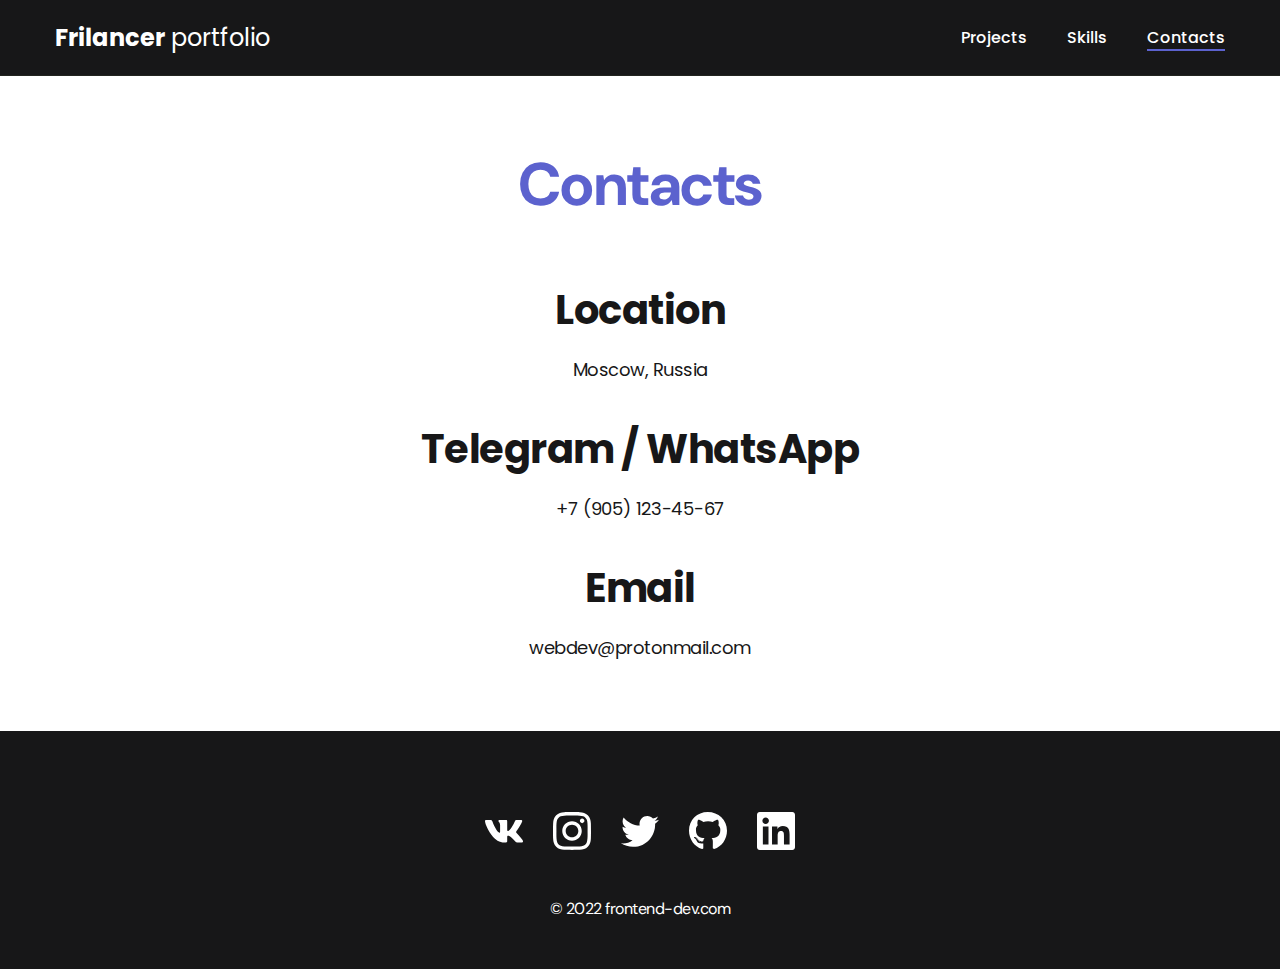
==== contacts.html @ 48b36e2a "Добавлена страница «contacts.html»" ====
<!DOCTYPE html>
<html lang="en">
  <head>
    <meta charset="UTF-8" />
    <meta http-equiv="X-UA-Compatible" content="IE=edge" />
    <meta name="viewport" content="width=device-width, initial-scale=1.0" />
    <title>Freelancer portfolio</title>
    <link rel="stylesheet" href="./css/main.css" />
  </head>
  <body>
    <nav class="nav">
      <div class="container">
        <div class="nav-row">
          <a href="./index.html" class="logo">
            <strong>Frilancer</strong> portfolio</a
          >
          <ul class="nav-list">
            <li class="nav-list__item">
              <a href="./projects.html" class="nav-list__link">Projects</a>
            </li>
            <li class="nav-list__item">
              <a href="./skills.html" class="nav-list__link">Skills</a>
            </li>
            <li class="nav-list__item">
              <a
                href="./contacts.html"
                class="nav-list__link nav-list__link--active"
                >Contacts</a
              >
            </li>
          </ul>
        </div>
      </div>
    </nav>

    <main class="section">
      <div class="container">
        <h1 class="title-1">Contacts</h1>
        <ul class="content-list">
          <li class="content-list__item">
            <h2 class="title-2">Location</h2>
            <p>
              Moscow, Russia
            </p>
          </li>
          <li class="content-list__item">
            <h2 class="title-2">Telegram / WhatsApp</h2>
            <p>+7 (905) 123-45-67</p>
          </li>
          <li class="content-list__item">
            <h2 class="title-2">Email</h2>
            <p>webdev@protonmail.com</p>
          </li>
        </ul>
      </div>
    </main>

    <footer class="footer">
      <div class="container">
        <div class="footer__wrapper">
          <ul class="social">
            <li class="social__item">
              <a href="#!"><img src="./img/icons/vk.svg" alt="Link" /></a>
            </li>
            <li class="social__item">
              <a href="#!">
                <img src="./img/icons/instagram.svg" alt="Link"
              /></a>
            </li>
            <li class="social__item">
              <a href="#!"><img src="./img/icons/twitter.svg" alt="Link" /></a>
            </li>
            <li class="social__item">
              <a href="#!"><img src="./img/icons/gitHub.svg" alt="Link" /></a>
            </li>
            <li class="social__item">
              <a href="#!"><img src="./img/icons/linkedIn.svg" alt="Link" /></a>
            </li>
          </ul>
          <div class="copyright">
            <p>© 2022 frontend-dev.com</p>
          </div>
        </div>
      </div>
    </footer>

    <script src="./js/main.js"></script>
  </body>
</html>
---- css/main.css ----
@import "./reset.css";
@import url("https://fonts.googleapis.com/css2?family=DM+Sans:ital,wght@0,400;0,500;0,700;1,700&family=Poppins:ital,wght@0,400;0,500;0,600;0,700;1,600;1,700&display=swap");

/* font-family: 'DM Sans', sans-serif;
font-family: 'Poppins', sans-serif; 
*/

/* * {
    border: 1px solid red;
} */

:root {
  --black: #171718;
  --black-border: #22241f;
  --white: #fff;
  --purple: #5c62ce;

  --text-color: var(--black);

  --dark-bg: var(--black);
  --dark-border: var(--black-border);
  --header-text: var(--white);
  --accent: var(--purple);
}

html,
body {
  font-family: "DM Sans", sans-serif;
  letter-spacing: -0.5px;
  color: var(--text-color);
}


/* General */

.container {
  margin: 0 auto;
  padding: 0px 15px;
  max-width: 1200px;
}

.none {
  display: none !important;
}

.section {
  padding: 70px 0px;
}

.title-1 {
  color: var(--accent);
  margin-bottom: 60px;
  font-size: 60px;
  font-weight: 700;
  line-height: 1.3;
  text-align: center;
  font-family: "DM Sans", sans-serif;
}

.title-2 {
  margin-bottom: 20px;
  font-size: 40px;
  /* text-align: center;
  color: var(--dark-bg);
  font-family: 'DM Sans', sans-serif; */
  font-weight: 700;
  line-height: 1.3;
}

/* Nav */

.nav {
  padding: 20px 0px;
  border-bottom: 1px solid var(--dark-border);
  background-color: var(--dark-bg);
  color: var(--header-text);
  letter-spacing: normal;
}

.nav-row {
  display: flex;
  justify-content: space-between;
  align-items: center;
  column-gap: 30px;
  row-gap: 20px;
  flex-wrap: wrap;
}

.logo {
  color: var(--header-text);
  font-size: 24px;
  font-family: "Poppins", sans-serif;
  letter-spacing: normal;
}

.logo strong {
  font-weight: 700;
}

.nav-list {
  display: flex;
  align-items: center;
  column-gap: 40px;
  font-size: 16px;
  font-weight: 500;
  font-family: "Poppins", sans-serif;
}

/* .nav-list__item {

} */

.nav-list__link {
  color: var(--header-text);
  transition: opacity 0.2s ease-in;
}

.nav-list__link--active {
  position: relative;
}

.nav-list__link:hover {
  opacity: 0.8;
}

.nav-list__link--active::before {
  content: "";
  position: absolute;
  left: 0px;
  top: 100%;

  display: block;
  height: 2px;
  width: 100%;
  background-color: var(--accent);
}

/* Header */

.header {
  display: flex;
  justify-content: center;
  align-items: center;
  text-align: center;
  padding: 40px 0px;
  min-height: 695px;
  background-color: var(--dark-bg);
  background-image: url("./../img/header-bg.png");
  background-repeat: no-repeat;
  background-size: auto;
  background-position: center;
  color: var(--header-text);
}

.header__wrapper {
  padding: 0px 15px;
  max-width: 660px;
}

.header__title {
  margin-bottom: 20px;
  font-size: 40px;
  font-weight: 700;
  font-family: "DM Sans", sans-serif;
  line-height: 1.4;
}

.header__title strong {
  font-size: 60px;
  font-weight: 700;
}

.header__title em {
  font-style: normal;
  color: var(--accent);
  font-weight: 600;
}

.header__text {
  font-size: 18px;
  line-height: 1.333;
  margin-bottom: 40px;
}

.header__text p + p {
  margin-top: 0.5em;
}

/* Btn */

.btn {
  display: inline-block;
  padding: 12px 28px;
  height: 48px;
  border-radius: 5px;
  background-color: var(--accent);
  color: var(--white);
  letter-spacing: 0.15px;
  font-size: 16px;
  font-weight: 500;

  transition: opacity 0.2s ease-in;
}

.btn:hover {
  opacity: 0.8;
}

.btn:active {
  position: relative;
  top: 1px;
}

/* Btn outline */

.btn-outline {
  display: flex;
  column-gap: 10px;
  align-items: center;
  height: 48px;
  padding: 12px 20px;
  border-radius: 5px;
  border: 1px solid var(--dark-border);
  color: var(--black);

  transition: opacity 0.2s ease-in;  
}

.btn-outline:hover {
  opacity: 0.8;
}

.btn-outline:active {
  position: relative;
  top: 1px;
}


/* Projects */

.projects {
  display: flex;
  flex-wrap: wrap;
  column-gap: 30px;
  row-gap: 30px;
}

.project {
  min-width: 370px;
  background-color: var(--white);
  box-shadow: 0px 5px 35px rgba(0, 0, 0, 0.25);
  border-radius: 10px;
}

.project__img {
  border-radius: 10px 10px 0px 0px;
}

.project__title {
  padding: 15px 20px 25px;
  font-size: 24px;
  line-height: 1.3;
  font-weight: 700;
  font-family: "DM Sans", sans-serif;
  color: var(--text-color);
}

/* Project details */

.project-details {
  margin: 0px auto;
  max-width: 865px;

  display: flex;
  flex-direction: column;
  align-items: center;
}

.project-details__desc {
  margin-bottom: 30px;
  font-weight: 700;
  font-size: 24px;
  line-height: 1.3;
  text-align: center;
}

/* .project-detail {

} */

.project-detail__cover {
  max-width: 100%;
  margin-bottom: 40px;
  box-shadow: 0px 5px 35px rgba(0, 0, 0, 0.25);
  border-radius: 10px;
}

/* Content list */

.content-list {
  margin: 0px auto;
  max-width: 570px;
  display: flex;
  flex-direction: column;
  align-items: center;
  row-gap: 40px;
  text-align: center;
}

.content-list__item {
  text-align: center;
  font-family: 'Poppins', sans-serif; 
  font-size: 18px;
  line-height: 1.5;
}

.content-list__item p + p {
  margin-top: 0.5em;
}

/* Footer */

.footer {
  padding: 60px 0px 50px;
  background-color: var(--dark-bg);
  color: var(--header-text);
}

.footer__wrapper {
  display: flex;
  flex-direction: column;
  align-items: center;
  row-gap: 27px;
}

.social {
  display: flex;
  column-gap: 30px;
  /* justify-content: center; */
  align-items: center;
  min-height: 80px;
}

/* .social__item {} */

.copyright {
  font-size: 16px;
}

.copyright p + p {
  margin-top: 0.5em;
}
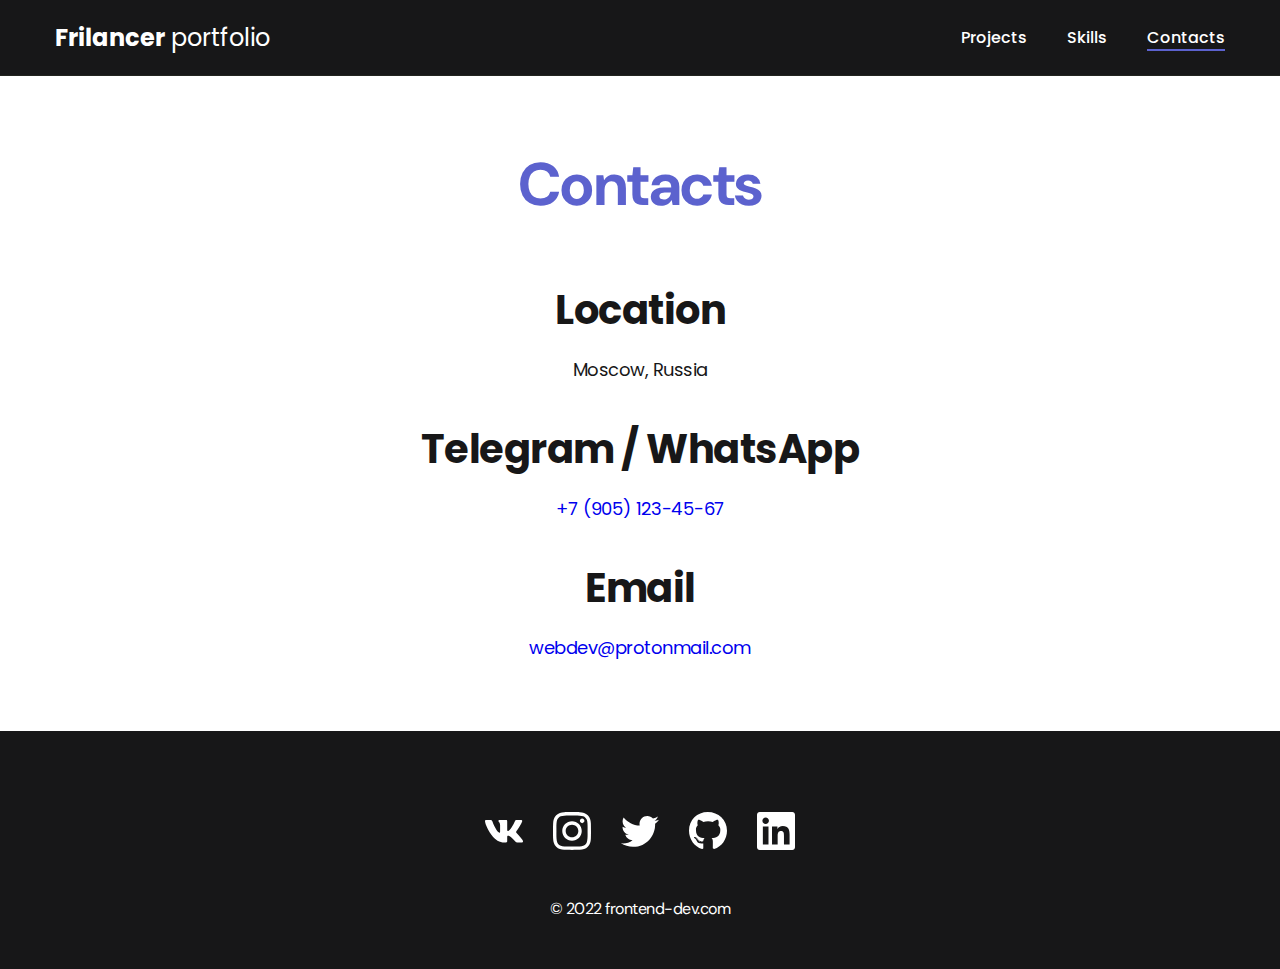
==== commit d8b29851: "Созданы ссылки на mail и телефон." ====
--- a/contacts.html
+++ b/contacts.html
@@ -16,7 +16,7 @@
           >
           <ul class="nav-list">
             <li class="nav-list__item">
-              <a href="./projects.html" class="nav-list__link">Projects</a>
+              <a href="./index.html" class="nav-list__link">Projects</a>
             </li>
             <li class="nav-list__item">
               <a href="./skills.html" class="nav-list__link">Skills</a>
@@ -39,17 +39,15 @@
         <ul class="content-list">
           <li class="content-list__item">
             <h2 class="title-2">Location</h2>
-            <p>
-              Moscow, Russia
-            </p>
+            <p>Moscow, Russia</p>
           </li>
           <li class="content-list__item">
             <h2 class="title-2">Telegram / WhatsApp</h2>
-            <p>+7 (905) 123-45-67</p>
+            <p><a href="tel:+79051234567">+7 (905) 123-45-67</a></p>
           </li>
           <li class="content-list__item">
             <h2 class="title-2">Email</h2>
-            <p>webdev@protonmail.com</p>
+            <p><a href="mailto:webdev@protonmail.com">webdev@protonmail.com</a></p>
           </li>
         </ul>
       </div>
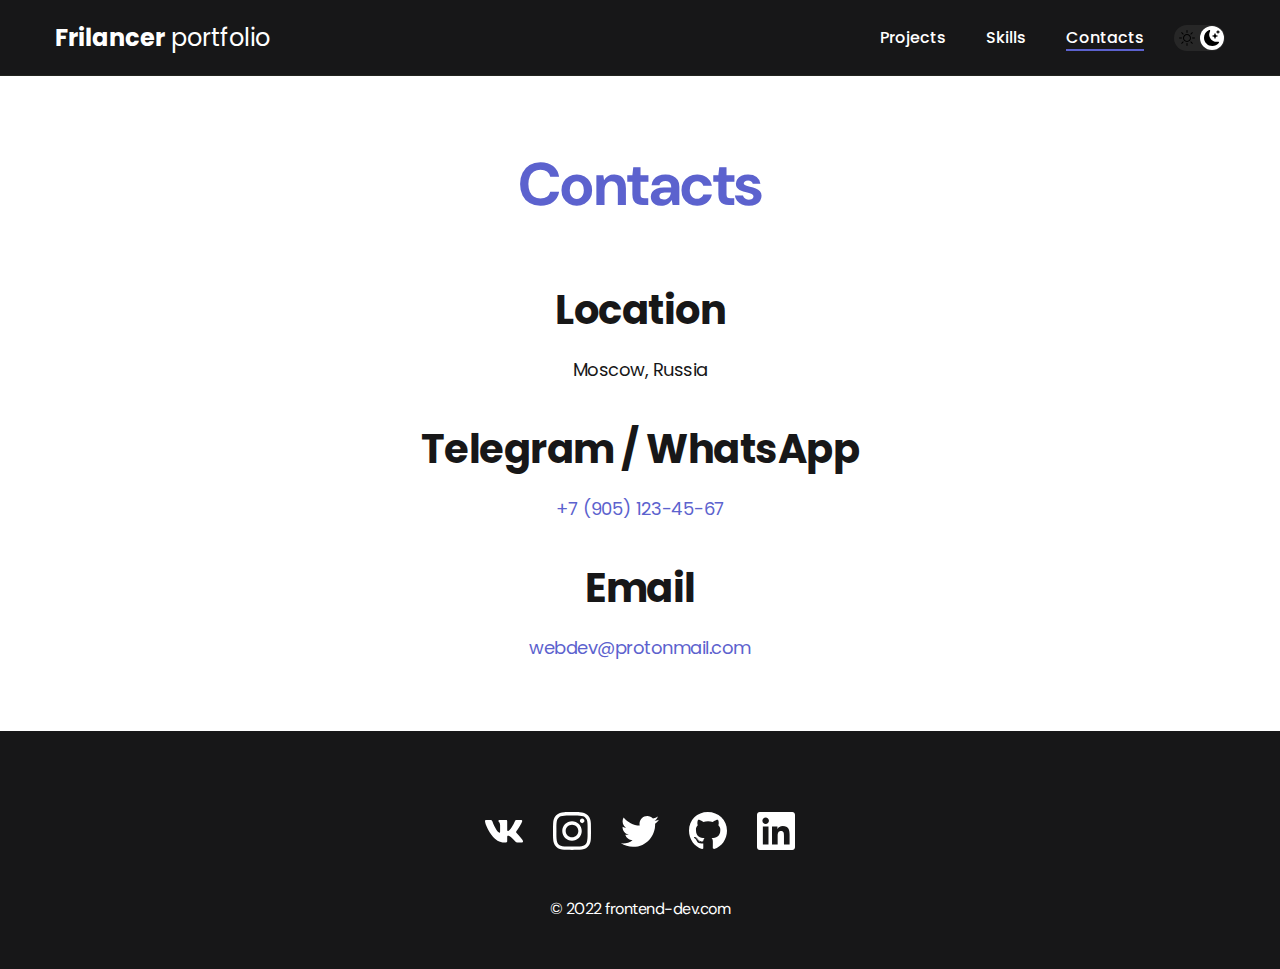
==== commit 2a21644e: "Добавление переключателя тёмной темы." ====
--- a/contacts.html
+++ b/contacts.html
@@ -14,6 +14,12 @@
           <a href="./index.html" class="logo">
             <strong>Frilancer</strong> portfolio</a
           >
+
+          <button class="dark-mode-btn dark-mode-btn--active">
+            <img src="./img/icons/sun.svg" alt="Light mode" class="dark-mode-btn__icon">
+            <img src="./img/icons/moon.svg" alt="Dark mode" class="dark-mode-btn__icon">
+          </button>
+          
           <ul class="nav-list">
             <li class="nav-list__item">
               <a href="./index.html" class="nav-list__link">Projects</a>
--- a/css/main.css
+++ b/css/main.css
@@ -28,8 +28,10 @@
   font-family: "DM Sans", sans-serif;
   letter-spacing: -0.5px;
   color: var(--text-color);
-}
-
+  height: 100%;
+  display: flex;
+  flex-direction: column;
+}
 
 /* General */
 
@@ -79,7 +81,7 @@
 
 .nav-row {
   display: flex;
-  justify-content: space-between;
+  justify-content: flex-end;
   align-items: center;
   column-gap: 30px;
   row-gap: 20px;
@@ -87,6 +89,7 @@
 }
 
 .logo {
+  margin-right: auto;
   color: var(--header-text);
   font-size: 24px;
   font-family: "Poppins", sans-serif;
@@ -99,8 +102,10 @@
 
 .nav-list {
   display: flex;
+  flex-wrap: wrap;
   align-items: center;
   column-gap: 40px;
+  row-gap: 10px;
   font-size: 16px;
   font-weight: 500;
   font-family: "Poppins", sans-serif;
@@ -134,6 +139,44 @@
   width: 100%;
   background-color: var(--accent);
 }
+
+/* Dark mode button */
+
+.dark-mode-btn {
+  order: 9;
+  position: relative;
+  display: flex;
+  justify-content: space-between;
+  width: 51px;
+  height: 26px;
+  padding: 5px;
+  border-radius: 50px;
+  background-color: #272727;
+}
+
+.dark-mode-btn::before {
+  content: "";
+  position: absolute;
+  top: 1px;
+  left: 1px;
+  display: block;
+  width: 24px;
+  height: 24px;
+  border-radius: 50%;
+  background-color: var(--white);
+
+  transition: left 0.2s ease-in;
+}
+
+.dark-mode-btn__icon {
+  position: relative;
+  z-index: 9;
+}
+
+.dark-mode-btn--active::before {
+  left: 26px;
+}
+
 
 /* Header */
 
@@ -223,7 +266,7 @@
   border: 1px solid var(--dark-border);
   color: var(--black);
 
-  transition: opacity 0.2s ease-in;  
+  transition: opacity 0.2s ease-in;
 }
 
 .btn-outline:hover {
@@ -235,11 +278,11 @@
   top: 1px;
 }
 
-
 /* Projects */
 
 .projects {
   display: flex;
+  justify-content: center;
   flex-wrap: wrap;
   column-gap: 30px;
   row-gap: 30px;
@@ -307,9 +350,13 @@
   text-align: center;
 }
 
+.content-list a {
+  color: var(--accent);
+}
+
 .content-list__item {
   text-align: center;
-  font-family: 'Poppins', sans-serif; 
+  font-family: "Poppins", sans-serif;
   font-size: 18px;
   line-height: 1.5;
 }
@@ -321,6 +368,7 @@
 /* Footer */
 
 .footer {
+  margin-top: auto;
   padding: 60px 0px 50px;
   background-color: var(--dark-bg);
   color: var(--header-text);
@@ -351,4 +399,80 @@
   margin-top: 0.5em;
 }
 
-
+@media (max-width: 620px) {
+  .header {
+    min-height: unset;
+  }
+
+  .header__title {
+    font-size: 30px;
+  }
+  .header__title strong {
+    font-size: 40px;
+  }
+
+  .section {
+    padding: 40px 0;
+  }
+
+  .title-1 {
+    margin-bottom: 30px;
+    font-size: 40px;
+  }
+
+  .title-2 {
+    margin-bottom: 10px;
+    font-size: 30px;
+  }
+
+  .nav-row {
+    justify-content: space-between;
+  }
+
+  .dark-mode-btn {
+    order: 0;
+  }
+  
+  .content-list {
+    row-gap: 30px;
+  }
+
+  .content-list__item {
+    font-size: 16px;
+  }
+
+  .project__title {
+    font-size: 20px;
+  }
+
+  .project-details__desc {
+    margin-bottom: 20px;
+    font-size: 22px;
+  }
+
+  .footer {
+    padding: 40px 0 0px;
+  }
+
+  .footer__wrapper {
+    row-gap: 20px;
+  }
+
+  .social__item {
+    width: 28px;
+  }
+
+  .social {
+    column-gap: 20px;
+  }
+}
+
+/* @media (max-width: 380px) {
+
+  .header__title {
+    font-size: 20px;
+  }
+  .header__title strong {
+    font-size: 30px;
+  }
+} */
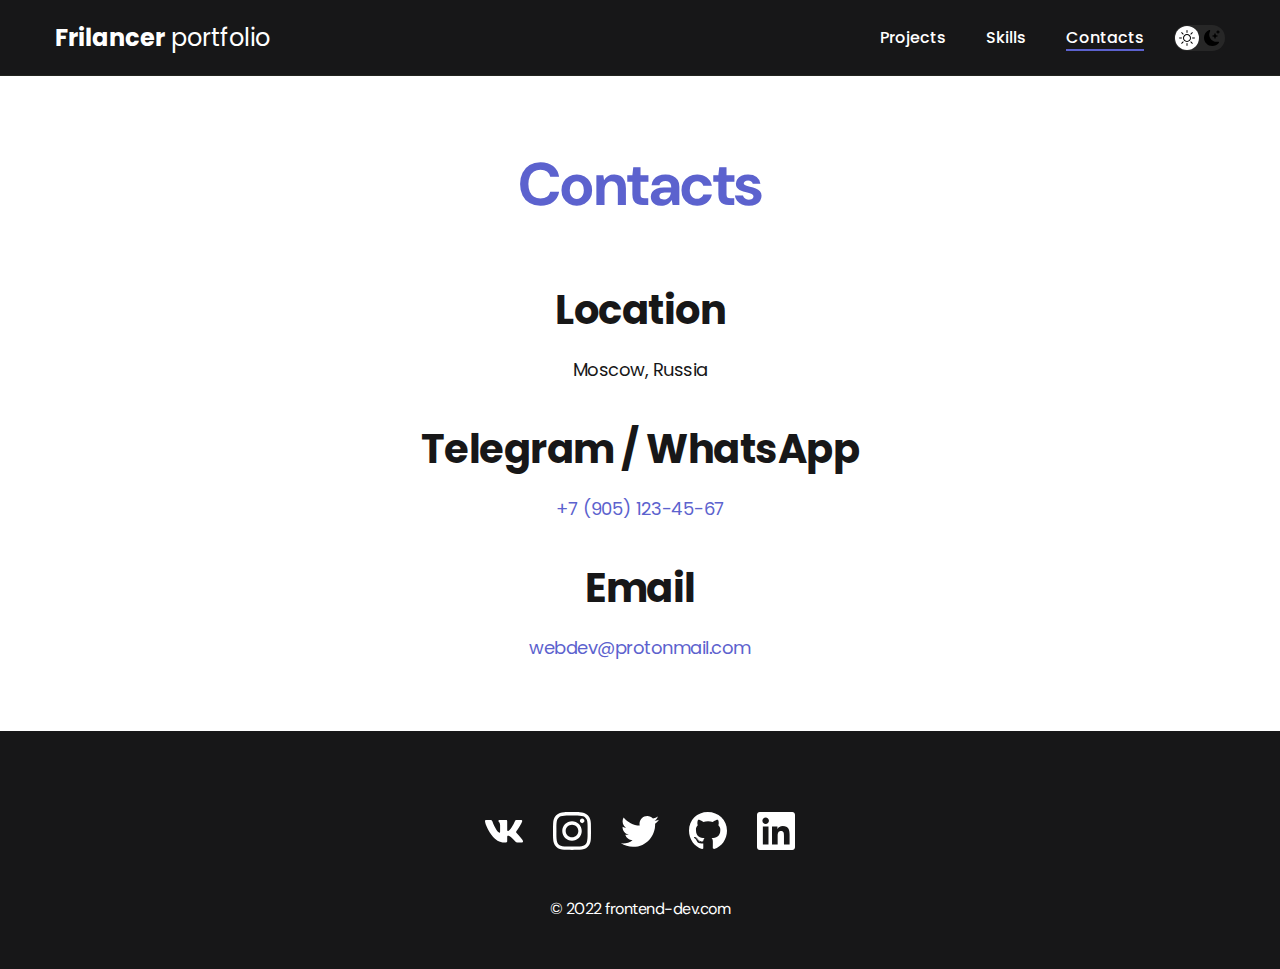
==== commit 766836c0: "Настройка тёмной темы." ====
--- a/contacts.html
+++ b/contacts.html
@@ -15,11 +15,11 @@
             <strong>Frilancer</strong> portfolio</a
           >
 
-          <button class="dark-mode-btn dark-mode-btn--active">
+          <button class="dark-mode-btn">
             <img src="./img/icons/sun.svg" alt="Light mode" class="dark-mode-btn__icon">
             <img src="./img/icons/moon.svg" alt="Dark mode" class="dark-mode-btn__icon">
           </button>
-          
+
           <ul class="nav-list">
             <li class="nav-list__item">
               <a href="./index.html" class="nav-list__link">Projects</a>
--- a/css/main.css
+++ b/css/main.css
@@ -21,16 +21,36 @@
   --dark-border: var(--black-border);
   --header-text: var(--white);
   --accent: var(--purple);
-}
+
+  /* Light mode */
+
+  --page-bg: var(--white);
+  --text-color: var(--black);
+}
+
+.dark {
+  /* Dark mode */
+
+  --page-bg: var(--black);
+  --text-color: var(--white);
+}
+
+
 
 html,
 body {
+  display: flex;
+  flex-direction: column;
+
+  height: 100%;
+
   font-family: "DM Sans", sans-serif;
   letter-spacing: -0.5px;
+
+  /* Color mode */
+  /* Default - Light mode */
+  background-color: var(--page-bg);
   color: var(--text-color);
-  height: 100%;
-  display: flex;
-  flex-direction: column;
 }
 
 /* General */
